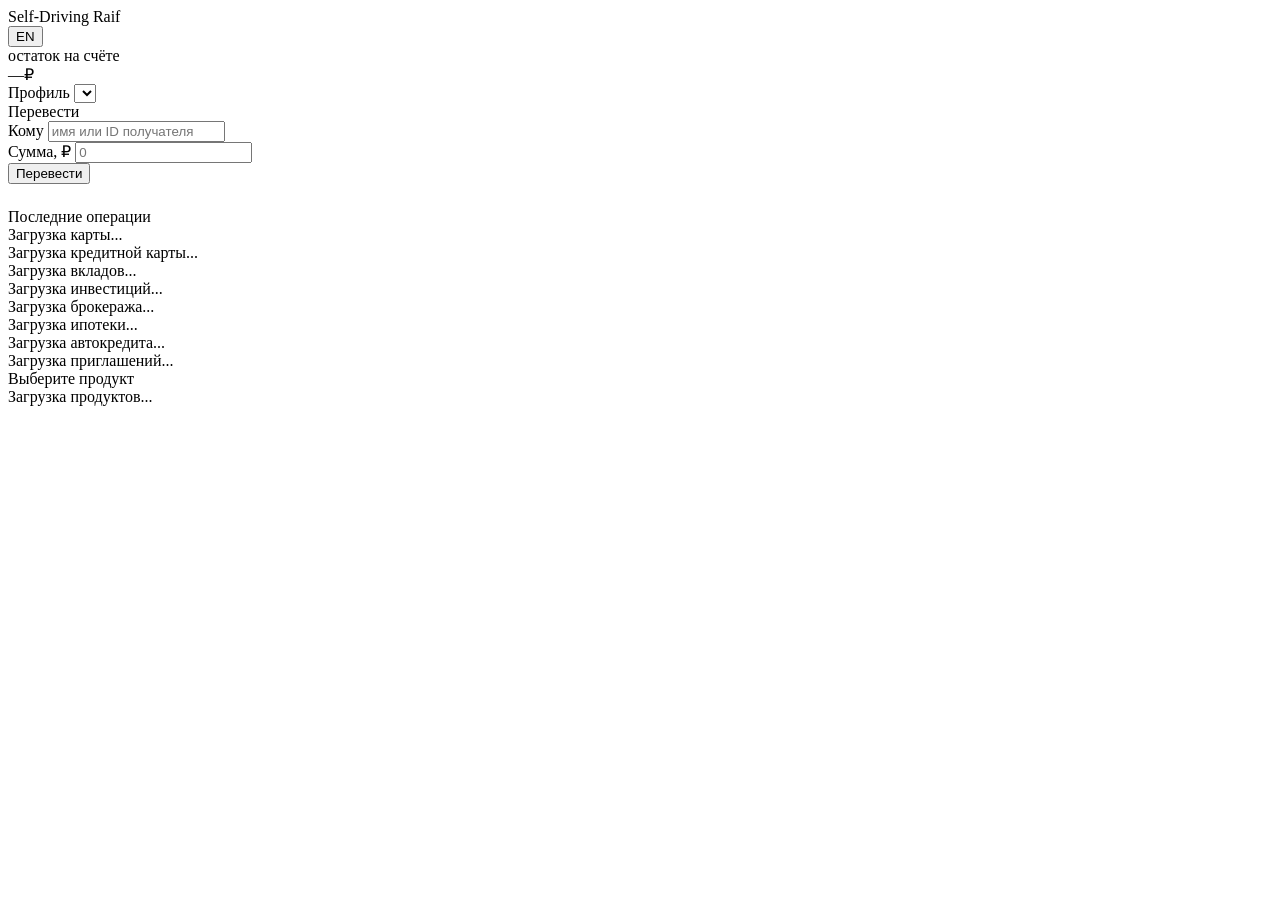
==== retail/src/static/index.html @ 673ad573 "Revert nav grouping: restore flat 10-tab layout (keeps Car loan as 10th tab)" ====
<!doctype html>
<html lang="ru">
<head>
  <meta charset="utf-8" />
  <meta name="viewport" content="width=414,initial-scale=1" />
  <title>Self-Driving Raif · мобильный банк</title>
  <link rel="preconnect" href="https://fonts.googleapis.com">
  <link rel="preconnect" href="https://fonts.gstatic.com" crossorigin>
  <link href="https://fonts.googleapis.com/css2?family=Geist:wght@300..700&display=swap" rel="stylesheet">
  <link rel="stylesheet" href="/static/styles.css" />
</head>
<body>
  <div class="phone">
    <div class="topbar">
      <div class="left">
        <div><span class="logo"></span><span class="name">Self-Driving Raif</span></div>
        <div class="who" id="topbar-who"></div>
      </div>
      <button class="lang-toggle" id="lang-toggle">EN</button>
    </div>

    <div class="balance">
      <div class="l" data-i18n="balance_label">остаток на счёте</div>
      <div class="v"><span id="balance-v">—</span><span class="cur">₽</span></div>
    </div>

    <div class="client-picker">
      <label data-i18n="profile">Профиль</label>
      <select id="client-select"></select>
    </div>

    <div id="lock-banner" style="display:none"></div>

    <!-- Bottom navigation is built from the TAB_DEFS registry in app.js -->
    <div class="tabs"></div>

    <!-- ===== Transfers pane (home) ===== -->
    <div class="tab-pane show" data-pane="transfers">
      <div id="offers-container"></div>
      <div class="section-title" data-i18n="transfer_title">Перевести</div>
      <form id="transfer-form" autocomplete="off">
        <div class="form-row">
          <label data-i18n="to_label">Кому</label>
          <input name="to" data-i18n-placeholder="to_placeholder" placeholder="имя или ID получателя" />
        </div>
        <div class="form-row">
          <label data-i18n="amount_label">Сумма, ₽</label>
          <input name="amount" type="number" min="1" placeholder="0" />
        </div>
        <button class="btn primary" type="submit" data-i18n="transfer_btn">Перевести</button>
      </form>
      <div id="transfer-result"></div>
      <div class="section-title" style="margin-top:24px" data-i18n="recent_ops">Последние операции</div>
      <div id="tx-list" class="tx-list"></div>
    </div>

    <!-- ===== Debit Card pane ===== -->
    <div class="tab-pane" data-pane="card">
      <div id="card-container">
        <div class="products-loading" data-i18n="loading_card">Загрузка карты...</div>
      </div>
    </div>

    <!-- ===== Credit Card pane ===== -->
    <div class="tab-pane" data-pane="creditcard">
      <div id="cc-container">
        <div class="products-loading" data-i18n="loading_cc">Загрузка кредитной карты...</div>
      </div>
    </div>

    <!-- ===== Savings pane ===== -->
    <div class="tab-pane" data-pane="savings">
      <div id="savings-container">
        <div class="products-loading" data-i18n="loading_savings">Загрузка вкладов...</div>
      </div>
    </div>

    <!-- ===== Investments pane ===== -->
    <div class="tab-pane" data-pane="invest">
      <div id="invest-container">
        <div class="products-loading" data-i18n="loading_invest">Загрузка инвестиций...</div>
      </div>
    </div>

    <!-- ===== Brokerage pane ===== -->
    <div class="tab-pane" data-pane="brokerage">
      <div id="brokerage-container">
        <div class="products-loading" data-i18n="loading_brokerage">Загрузка брокеража...</div>
      </div>
    </div>

    <!-- ===== Mortgage pane ===== -->
    <div class="tab-pane" data-pane="mortgage">
      <div id="mortgage-container">
        <div class="products-loading" data-i18n="loading_mortgage">Загрузка ипотеки...</div>
      </div>
    </div>

    <!-- ===== Car loan pane ===== -->
    <div class="tab-pane" data-pane="carloan">
      <div id="carloan-container">
        <div class="products-loading" data-i18n="loading_carloan">Загрузка автокредита...</div>
      </div>
    </div>

    <!-- ===== Invite (member-get-member) pane ===== -->
    <div class="tab-pane" data-pane="invite">
      <div id="invite-container">
        <div class="products-loading" data-i18n="loading_invite">Загрузка приглашений...</div>
      </div>
    </div>

    <!-- ===== Loans pane ===== -->
    <div class="tab-pane" data-pane="loans">
      <div class="section-title" data-i18n="choose_product">Выберите продукт</div>
      <div id="product-list" class="product-cards">
        <div class="products-loading" data-i18n="loading_products">Загрузка продуктов...</div>
      </div>
      <div id="loan-apply-section" style="display:none; margin-top: 20px;">
        <div class="section-title" data-i18n="loan_amount_title">Сумма кредита</div>
        <form id="loan-form" autocomplete="off">
          <div class="form-row">
            <label data-i18n="desired_amount">Желаемая сумма, ₽</label>
            <input name="loan_amount" type="number" min="1000" step="1000" placeholder="100 000" />
          </div>
          <button class="btn primary" type="submit" data-i18n="apply_btn">Подать заявку</button>
        </form>
      </div>
      <div id="loan-result" class="loan-result"></div>
    </div>
  </div>

  <script src="/static/app.js"></script>
</body>
</html>
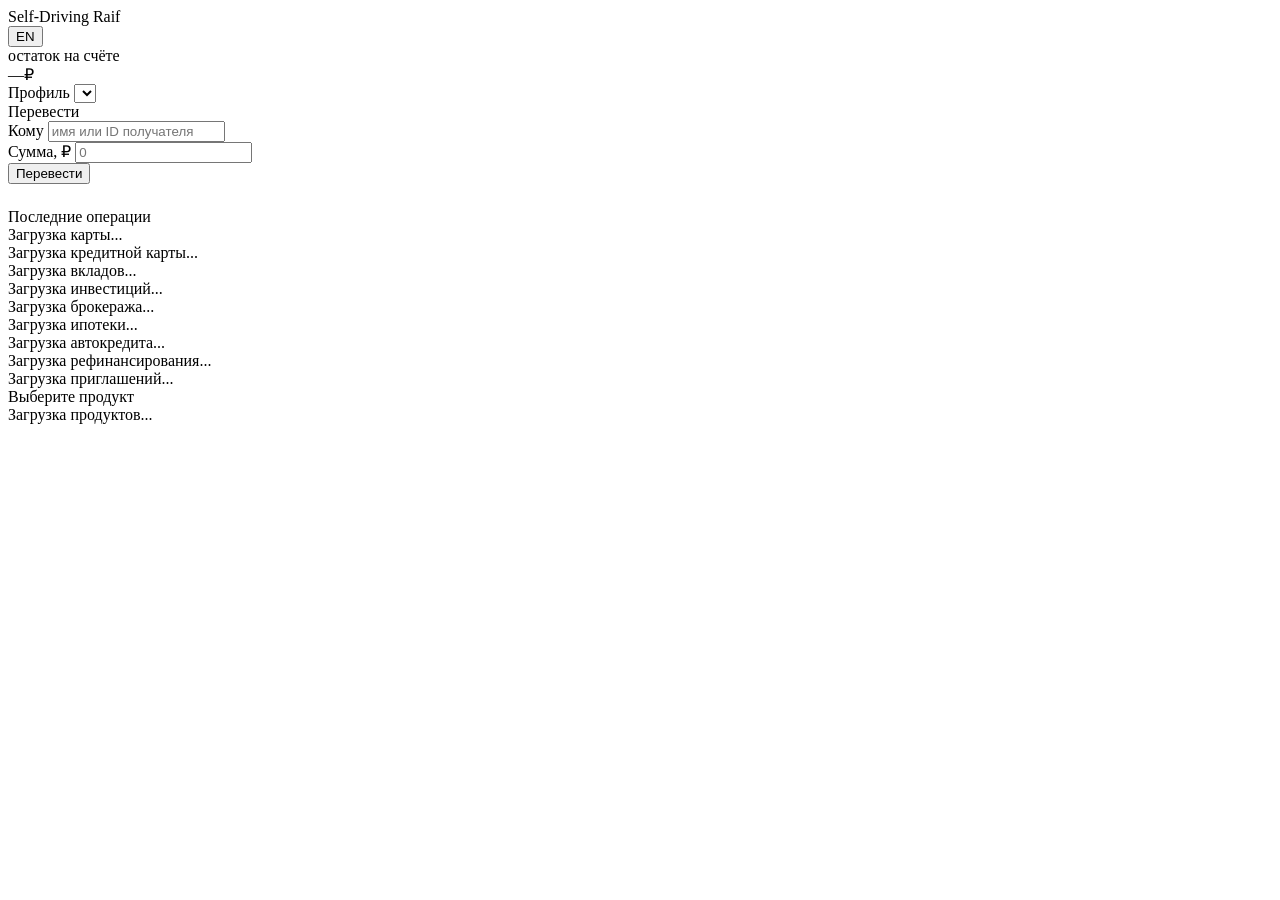
==== commit 047c1a65: "Ship Gert's acquisition batch: refinance endpoint, car loan via credit-auto, pre-approved banners + " ====
--- a/retail/src/static/index.html
+++ b/retail/src/static/index.html
@@ -103,6 +103,13 @@
       </div>
     </div>
 
+    <!-- ===== Refinance pane ===== -->
+    <div class="tab-pane" data-pane="refinance">
+      <div id="refinance-container">
+        <div class="products-loading" data-i18n="loading_refinance">Загрузка рефинансирования...</div>
+      </div>
+    </div>
+
     <!-- ===== Invite (member-get-member) pane ===== -->
     <div class="tab-pane" data-pane="invite">
       <div id="invite-container">
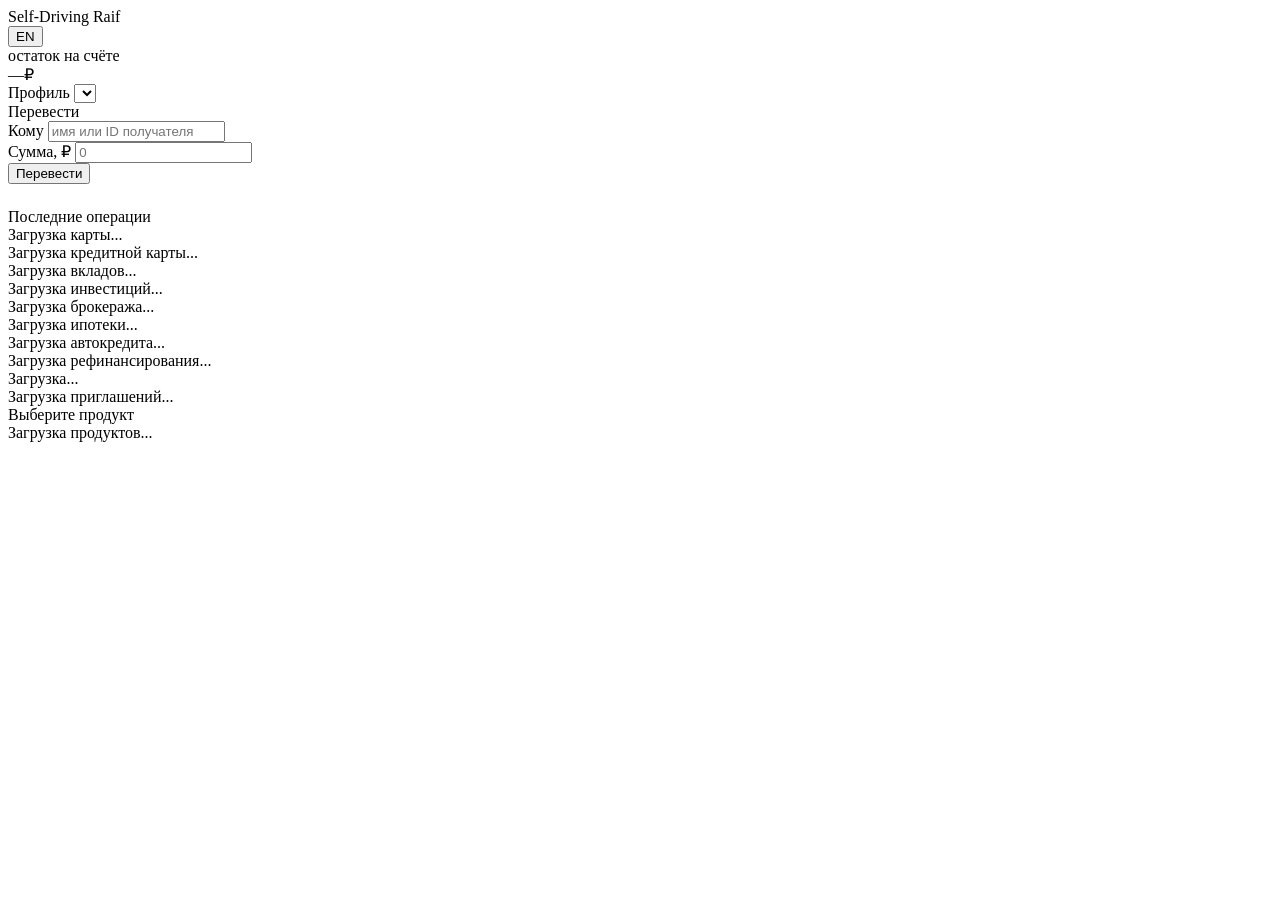
==== commit a87c9c87: "Surface Gert's new products: loan-protection insurance opt-in + secured-lending sub-tab; fix loyalty" ====
--- a/retail/src/static/index.html
+++ b/retail/src/static/index.html
@@ -31,11 +31,15 @@
 
     <div id="lock-banner" style="display:none"></div>
 
-    <!-- Bottom navigation is built from the TAB_DEFS registry in app.js -->
+    <!-- Bottom navigation built from TAB_GROUPS in app.js -->
     <div class="tabs"></div>
+
+    <!-- Sub-tab strip — populated dynamically per active group -->
+    <div id="sub-tabs" class="sub-tabs" style="display:none"></div>
 
     <!-- ===== Transfers pane (home) ===== -->
     <div class="tab-pane show" data-pane="transfers">
+      <div id="loyalty-card"></div>
       <div id="offers-container"></div>
       <div class="section-title" data-i18n="transfer_title">Перевести</div>
       <form id="transfer-form" autocomplete="off">
@@ -110,6 +114,13 @@
       </div>
     </div>
 
+    <!-- ===== Secured-lending pane ===== -->
+    <div class="tab-pane" data-pane="secured">
+      <div id="secured-container">
+        <div class="products-loading" data-i18n="loading_secured">Загрузка...</div>
+      </div>
+    </div>
+
     <!-- ===== Invite (member-get-member) pane ===== -->
     <div class="tab-pane" data-pane="invite">
       <div id="invite-container">
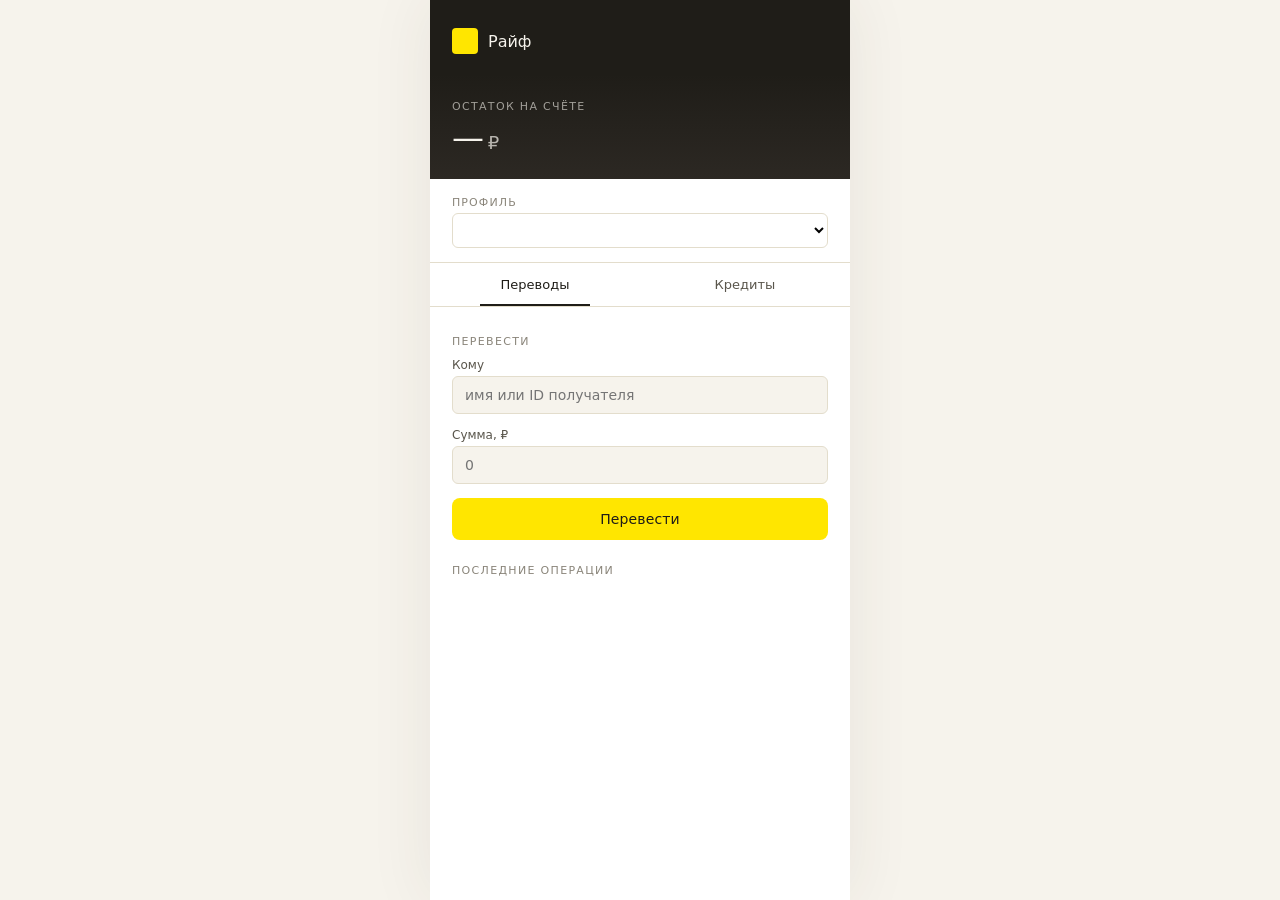
==== commit 50843c6b: "Release retail credit application flow" ====
--- a/retail/src/static/index.html
+++ b/retail/src/static/index.html
@@ -3,151 +3,465 @@
 <head>
   <meta charset="utf-8" />
   <meta name="viewport" content="width=414,initial-scale=1" />
-  <title>Self-Driving Raif · мобильный банк</title>
+  <title>Райф · мобильный банк · проверка связи</title>
   <link rel="preconnect" href="https://fonts.googleapis.com">
   <link rel="preconnect" href="https://fonts.gstatic.com" crossorigin>
   <link href="https://fonts.googleapis.com/css2?family=Geist:wght@300..700&display=swap" rel="stylesheet">
-  <link rel="stylesheet" href="/static/styles.css" />
+  <style>
+    :root {
+      --bg:        #f6f3ec;
+      --surface:   #ffffff;
+      --rule:      #e3ddcc;
+      --text:      #1f1d18;
+      --text-2:    #5a564c;
+      --muted:     #8a857a;
+      --raiff:     #FFE600;
+      --raiff-soft:#fff7a0;
+      --good:      #2f7a3a;
+      --warn:      #a4662d;
+      --bad:       #b14b32;
+    }
+    * { box-sizing: border-box; }
+    body {
+      margin: 0; padding: 0;
+      background: var(--bg);
+      color: var(--text);
+      font-family: "Geist", -apple-system, system-ui, sans-serif;
+      font-size: 14px;
+      min-height: 100vh;
+    }
+    .phone {
+      max-width: 420px; margin: 0 auto;
+      background: var(--surface);
+      min-height: 100vh;
+      box-shadow: 0 0 60px rgba(60,52,40,0.08);
+    }
+    .topbar {
+      background: var(--text); color: var(--bg);
+      padding: 28px 22px 16px;
+    }
+    .topbar .logo {
+      width: 26px; height: 26px;
+      background: var(--raiff); display: inline-block;
+      border-radius: 4px; vertical-align: middle;
+      margin-right: 10px;
+    }
+    .topbar .name {
+      font-weight: 500; font-size: 16px; vertical-align: middle;
+    }
+    .topbar .who {
+      font-size: 12px; color: rgba(255,255,255,0.6);
+      margin-top: 4px;
+    }
+
+    .balance {
+      padding: 26px 22px 22px;
+      background: linear-gradient(180deg, var(--text) 0%, #2c2823 100%);
+      color: var(--bg);
+    }
+    .balance .l {
+      font-size: 11px; opacity: 0.6;
+      letter-spacing: 0.12em; text-transform: uppercase;
+    }
+    .balance .v {
+      font-size: 32px; font-weight: 500; margin-top: 6px;
+      letter-spacing: -0.01em;
+    }
+    .balance .v .cur { font-size: 18px; opacity: 0.7; margin-left: 4px; }
+
+    .tabs {
+      display: flex; gap: 0;
+      background: var(--surface);
+      border-bottom: 1px solid var(--rule);
+      position: sticky; top: 0; z-index: 5;
+    }
+    .tabs button {
+      flex: 1;
+      padding: 14px 8px;
+      background: transparent; border: 0;
+      font-family: inherit; font-size: 13px; font-weight: 500;
+      color: var(--text-2);
+      cursor: pointer; position: relative;
+      transition: color 160ms;
+    }
+    .tabs button.active { color: var(--text); }
+    .tabs button.active::after {
+      content: ""; position: absolute;
+      left: 24%; right: 24%; bottom: 0;
+      height: 2px; background: var(--text);
+    }
+
+    .tab-pane { display: none; padding: 22px; }
+    .tab-pane.show { display: block; }
+
+    .section-title {
+      font-size: 11px; text-transform: uppercase; letter-spacing: 0.12em;
+      color: var(--muted); margin: 6px 0 10px;
+    }
+
+    .form-row { margin-bottom: 14px; }
+    .form-row label {
+      display: block; font-size: 12px;
+      color: var(--text-2); margin-bottom: 4px;
+    }
+    .form-row input, .form-row select {
+      width: 100%; padding: 10px 12px;
+      background: var(--bg); color: var(--text);
+      border: 1px solid var(--rule); border-radius: 6px;
+      font-family: inherit; font-size: 14px;
+      transition: border-color 160ms;
+    }
+    .form-row input:focus, .form-row select:focus {
+      outline: 0; border-color: var(--text);
+    }
+
+    .btn {
+      width: 100%; padding: 13px;
+      background: var(--text); color: var(--bg);
+      border: 0; border-radius: 8px;
+      font-family: inherit; font-weight: 500; font-size: 14px;
+      letter-spacing: 0.01em; cursor: pointer;
+      transition: background 160ms;
+    }
+    .btn:hover { background: #2c2823; }
+    .btn:active { transform: translateY(1px); }
+    .btn.primary {
+      background: var(--raiff); color: var(--text);
+    }
+    .btn.primary:hover { background: #fff04a; }
+
+    .tx-list { display: flex; flex-direction: column; gap: 0; }
+    .tx-row {
+      padding: 12px 0;
+      border-bottom: 1px solid var(--rule);
+      display: grid; grid-template-columns: 1fr auto;
+      gap: 8px;
+    }
+    .tx-row:last-child { border-bottom: 0; }
+    .tx-row .desc { font-size: 13px; }
+    .tx-row .ts { font-size: 11px; color: var(--muted); margin-top: 2px; }
+    .tx-row .amt { font-weight: 500; text-align: right; font-variant-numeric: tabular-nums; }
+    .tx-row .amt.minus { color: var(--text); }
+    .tx-row .amt.plus  { color: var(--good); }
+
+    .empty {
+      text-align: center; padding: 60px 0;
+      color: var(--muted); font-size: 13px;
+    }
+
+    .alert {
+      margin-top: 18px; padding: 12px 14px;
+      border-radius: 6px;
+      font-size: 13px; line-height: 1.5;
+    }
+    .alert.ok    { background: #e8f0e2; color: var(--good); }
+    .alert.info  { background: #f0e8d0; color: var(--warn); }
+    .alert.error { background: #f4dfd6; color: var(--bad); }
+
+    .client-picker { padding: 14px 22px; border-bottom: 1px solid var(--rule); }
+    .client-picker label { font-size: 11px; color: var(--muted); text-transform: uppercase; letter-spacing: 0.1em; }
+    .client-picker select { width: 100%; margin-top: 4px; padding: 8px 10px;
+      border: 1px solid var(--rule); background: var(--surface); border-radius: 6px;
+      font-family: inherit; font-size: 13px; }
+
+    .credit-hero {
+      padding: 18px; border-radius: 12px;
+      background: linear-gradient(135deg, #fff7a0 0%, #ffe600 100%);
+      margin-bottom: 18px;
+    }
+    .credit-hero .eyebrow {
+      font-size: 11px; text-transform: uppercase; letter-spacing: 0.1em;
+      color: var(--text-2); font-weight: 600;
+    }
+    .credit-hero h2 { margin: 10px 0 4px; font-size: 23px; letter-spacing: -0.03em; }
+    .credit-hero p { margin: 0; color: var(--text-2); line-height: 1.45; }
+    .credit-perks { display: grid; grid-template-columns: repeat(3, 1fr); gap: 8px; margin-bottom: 22px; }
+    .credit-perk { padding: 10px 8px; background: var(--bg); border-radius: 8px; text-align: center; }
+    .credit-perk strong { display: block; font-size: 14px; }
+    .credit-perk span { display: block; margin-top: 3px; color: var(--muted); font-size: 10px; line-height: 1.25; }
+    .credit-card { padding: 16px; border: 1px solid var(--rule); border-radius: 10px; }
+    .credit-card h3 { margin: 0 0 16px; font-size: 16px; }
+    .credit-summary { margin: 4px 0 16px; padding: 14px; border-radius: 8px; background: var(--bg); }
+    .credit-summary span, .credit-summary small { display: block; color: var(--text-2); }
+    .credit-summary span { font-size: 12px; }
+    .credit-summary strong { display: block; margin: 4px 0; font-size: 25px; letter-spacing: -0.02em; }
+    .credit-summary small { font-size: 11px; }
+    .credit-note { margin-top: 16px; color: var(--muted); font-size: 11px; line-height: 1.5; }
+  </style>
 </head>
 <body>
   <div class="phone">
     <div class="topbar">
-      <div class="left">
-        <div><span class="logo"></span><span class="name">Self-Driving Raif</span></div>
-        <div class="who" id="topbar-who"></div>
-      </div>
-      <button class="lang-toggle" id="lang-toggle">EN</button>
+      <div><span class="logo"></span><span class="name">Райф</span></div>
+      <div class="who" id="topbar-who"></div>
     </div>
 
     <div class="balance">
-      <div class="l" data-i18n="balance_label">остаток на счёте</div>
+      <div class="l">остаток на счёте</div>
       <div class="v"><span id="balance-v">—</span><span class="cur">₽</span></div>
     </div>
 
     <div class="client-picker">
-      <label data-i18n="profile">Профиль</label>
+      <label>Профиль</label>
       <select id="client-select"></select>
     </div>
 
-    <div id="lock-banner" style="display:none"></div>
-
-    <!-- Bottom navigation built from TAB_GROUPS in app.js -->
-    <div class="tabs"></div>
-
-    <!-- Sub-tab strip — populated dynamically per active group -->
-    <div id="sub-tabs" class="sub-tabs" style="display:none"></div>
-
-    <!-- ===== Transfers pane (home) ===== -->
+    <div class="tabs">
+      <button class="tab active" data-tab="transfers">Переводы</button>
+      <button class="tab" data-tab="credit">Кредиты</button>
+    </div>
+
     <div class="tab-pane show" data-pane="transfers">
-      <div id="loyalty-card"></div>
-      <div id="offers-container"></div>
-      <div class="section-title" data-i18n="transfer_title">Перевести</div>
+      <div class="section-title">Перевести</div>
       <form id="transfer-form" autocomplete="off">
         <div class="form-row">
-          <label data-i18n="to_label">Кому</label>
-          <input name="to" data-i18n-placeholder="to_placeholder" placeholder="имя или ID получателя" />
+          <label>Кому</label>
+          <input name="to" placeholder="имя или ID получателя" />
         </div>
         <div class="form-row">
-          <label data-i18n="amount_label">Сумма, ₽</label>
+          <label>Сумма, ₽</label>
           <input name="amount" type="number" min="1" placeholder="0" />
         </div>
-        <button class="btn primary" type="submit" data-i18n="transfer_btn">Перевести</button>
+        <button class="btn primary" type="submit">Перевести</button>
       </form>
       <div id="transfer-result"></div>
-      <div class="section-title" style="margin-top:24px" data-i18n="recent_ops">Последние операции</div>
+
+      <div class="section-title" style="margin-top:24px">Последние операции</div>
       <div id="tx-list" class="tx-list"></div>
     </div>
 
-    <!-- ===== Debit Card pane ===== -->
-    <div class="tab-pane" data-pane="card">
-      <div id="card-container">
-        <div class="products-loading" data-i18n="loading_card">Загрузка карты...</div>
+    <div class="tab-pane" data-pane="credit">
+      <div class="credit-hero">
+        <div class="eyebrow">Персональное предложение</div>
+        <h2>Кредит на любые цели</h2>
+        <p>Получите деньги на важные покупки с понятным ежемесячным платежом.</p>
       </div>
-    </div>
-
-    <!-- ===== Credit Card pane ===== -->
-    <div class="tab-pane" data-pane="creditcard">
-      <div id="cc-container">
-        <div class="products-loading" data-i18n="loading_cc">Загрузка кредитной карты...</div>
+
+      <div class="credit-perks">
+        <div class="credit-perk"><strong>от 14,9%</strong><span>персональная ставка</span></div>
+        <div class="credit-perk"><strong>0 ₽</strong><span>комиссия</span></div>
+        <div class="credit-perk"><strong>5 минут</strong><span>решение</span></div>
       </div>
-    </div>
-
-    <!-- ===== Savings pane ===== -->
-    <div class="tab-pane" data-pane="savings">
-      <div id="savings-container">
-        <div class="products-loading" data-i18n="loading_savings">Загрузка вкладов...</div>
+
+      <div class="credit-card">
+        <h3>Рассчитайте условия</h3>
+        <form id="credit-form" autocomplete="off">
+          <div class="form-row">
+            <label for="credit-amount">Сумма кредита, ₽</label>
+            <input id="credit-amount" name="amount" type="number" min="50000" max="1500000" step="1000" value="300000" />
+          </div>
+          <div class="form-row">
+            <label for="credit-term">Срок</label>
+            <select id="credit-term" name="term">
+              <option value="12">12 месяцев</option>
+              <option value="24" selected>24 месяца</option>
+              <option value="36">36 месяцев</option>
+              <option value="48">48 месяцев</option>
+              <option value="60">60 месяцев</option>
+            </select>
+          </div>
+          <div class="credit-summary">
+            <span>Ориентировочный платёж</span>
+            <strong id="credit-payment">— ₽ в месяц</strong>
+            <small>Итоговая ставка зависит от вашей ситуации</small>
+          </div>
+          <button class="btn primary" type="submit">Получить решение</button>
+        </form>
+        <div id="credit-result"></div>
+        <div class="credit-note">Без комиссии за оформление и досрочное погашение. Постоянным клиентам — скидка 3 п.п. Платёж не должен превышать примерно треть подтверждённого дохода.</div>
       </div>
     </div>
-
-    <!-- ===== Investments pane ===== -->
-    <div class="tab-pane" data-pane="invest">
-      <div id="invest-container">
-        <div class="products-loading" data-i18n="loading_invest">Загрузка инвестиций...</div>
-      </div>
-    </div>
-
-    <!-- ===== Brokerage pane ===== -->
-    <div class="tab-pane" data-pane="brokerage">
-      <div id="brokerage-container">
-        <div class="products-loading" data-i18n="loading_brokerage">Загрузка брокеража...</div>
-      </div>
-    </div>
-
-    <!-- ===== Mortgage pane ===== -->
-    <div class="tab-pane" data-pane="mortgage">
-      <div id="mortgage-container">
-        <div class="products-loading" data-i18n="loading_mortgage">Загрузка ипотеки...</div>
-      </div>
-    </div>
-
-    <!-- ===== Car loan pane ===== -->
-    <div class="tab-pane" data-pane="carloan">
-      <div id="carloan-container">
-        <div class="products-loading" data-i18n="loading_carloan">Загрузка автокредита...</div>
-      </div>
-    </div>
-
-    <!-- ===== Refinance pane ===== -->
-    <div class="tab-pane" data-pane="refinance">
-      <div id="refinance-container">
-        <div class="products-loading" data-i18n="loading_refinance">Загрузка рефинансирования...</div>
-      </div>
-    </div>
-
-    <!-- ===== Secured-lending pane ===== -->
-    <div class="tab-pane" data-pane="secured">
-      <div id="secured-container">
-        <div class="products-loading" data-i18n="loading_secured">Загрузка...</div>
-      </div>
-    </div>
-
-    <!-- ===== Invite (member-get-member) pane ===== -->
-    <div class="tab-pane" data-pane="invite">
-      <div id="invite-container">
-        <div class="products-loading" data-i18n="loading_invite">Загрузка приглашений...</div>
-      </div>
-    </div>
-
-    <!-- ===== Loans pane ===== -->
-    <div class="tab-pane" data-pane="loans">
-      <div class="section-title" data-i18n="choose_product">Выберите продукт</div>
-      <div id="product-list" class="product-cards">
-        <div class="products-loading" data-i18n="loading_products">Загрузка продуктов...</div>
-      </div>
-      <div id="loan-apply-section" style="display:none; margin-top: 20px;">
-        <div class="section-title" data-i18n="loan_amount_title">Сумма кредита</div>
-        <form id="loan-form" autocomplete="off">
-          <div class="form-row">
-            <label data-i18n="desired_amount">Желаемая сумма, ₽</label>
-            <input name="loan_amount" type="number" min="1000" step="1000" placeholder="100 000" />
-          </div>
-          <button class="btn primary" type="submit" data-i18n="apply_btn">Подать заявку</button>
-        </form>
-      </div>
-      <div id="loan-result" class="loan-result"></div>
-    </div>
   </div>
 
-  <script src="/static/app.js"></script>
+  <script>
+  (function(){
+    "use strict";
+    const fmt = new Intl.NumberFormat("ru-RU");
+    const sel = document.getElementById("client-select");
+    const balanceV = document.getElementById("balance-v");
+    const topbarWho = document.getElementById("topbar-who");
+    const txList = document.getElementById("tx-list");
+    const transferResult = document.getElementById("transfer-result");
+    const creditAmount = document.getElementById("credit-amount");
+    const creditTerm = document.getElementById("credit-term");
+    const creditPayment = document.getElementById("credit-payment");
+    const creditResult = document.getElementById("credit-result");
+
+    // ---- табы ----
+    document.querySelectorAll(".tab").forEach(btn => {
+      btn.addEventListener("click", () => {
+        document.querySelectorAll(".tab").forEach(b => b.classList.remove("active"));
+        document.querySelectorAll(".tab-pane").forEach(p => p.classList.remove("show"));
+        btn.classList.add("active");
+        document.querySelector(`[data-pane="${btn.dataset.tab}"]`).classList.add("show");
+      });
+    });
+
+    // ---- загрузка списка клиентов в селект ----
+    async function loadClients() {
+      try {
+        const r = await fetch("/clients?limit=200");
+        const d = await r.json();
+        const items = (d.items || []).slice(0, 80);
+        sel.innerHTML = items.map(c =>
+          `<option value="${c.id}" data-balance="${c.balance_rub}" data-name="${c.name}" data-segment="${c.segment}">
+            ${c.name}
+          </option>`
+        ).join("");
+        if (items.length) onPickClient();
+      } catch(e) { console.error(e); }
+    }
+
+    function onPickClient() {
+      const opt = sel.selectedOptions[0];
+      if (!opt) return;
+      balanceV.textContent = fmt.format(+opt.dataset.balance || 0);
+      topbarWho.textContent = opt.dataset.name;
+      loadTx(opt.value);
+    }
+    sel.addEventListener("change", onPickClient);
+
+    // ---- кредитный калькулятор ----
+    function updateCreditEstimate() {
+      const amount = Math.max(0, +creditAmount.value || 0);
+      const months = Math.max(1, +creditTerm.value || 1);
+          const monthlyRate = 0.149 / 12;
+      const factor = Math.pow(1 + monthlyRate, months);
+      const payment = amount * monthlyRate * factor / (factor - 1);
+      creditPayment.textContent = `${fmt.format(Math.round(payment))} ₽ в месяц`;
+    }
+    creditAmount.addEventListener("input", updateCreditEstimate);
+    creditTerm.addEventListener("change", updateCreditEstimate);
+    updateCreditEstimate();
+
+    // ---- последние операции ----
+    async function loadTx(clientId) {
+      try {
+        const r = await fetch(`/transactions/${clientId}?limit=10`);
+        const d = await r.json();
+        const items = d.items || [];
+        if (!items.length) {
+          txList.innerHTML = `<div class="empty">Операций пока нет</div>`;
+          return;
+        }
+        txList.innerHTML = items.map(t => {
+          const sign = t.amount_rub >= 0 ? "plus" : "minus";
+          const amt = (t.amount_rub >= 0 ? "+" : "−") + fmt.format(Math.abs(t.amount_rub));
+          const niceTs = t.ts.replace("T", " ").slice(0, 16);
+          return `<div class="tx-row">
+            <div>
+              <div class="desc">${typeLabel(t.type)}</div>
+              <div class="ts">${niceTs}</div>
+            </div>
+            <div class="amt ${sign}">${amt} ₽</div>
+          </div>`;
+        }).join("");
+      } catch(e) {
+        txList.innerHTML = `<div class="empty">Не удалось загрузить операции</div>`;
+      }
+    }
+
+    function typeLabel(t) {
+      return ({
+        transfer_in:    "Перевод входящий",
+        transfer_out:   "Перевод исходящий",
+        card_purchase:  "Оплата картой",
+        atm_withdraw:   "Снятие в банкомате",
+        salary:         "Зарплата",
+        utility_payment:"Коммунальные",
+      })[t] || t;
+    }
+
+    function setBalance(newAmount) {
+      balanceV.textContent = fmt.format(newAmount);
+      const opt = sel.selectedOptions[0];
+      if (opt) opt.dataset.balance = newAmount;
+    }
+
+    // ---- форма перевода ----
+    const transferForm = document.getElementById("transfer-form");
+    transferForm.addEventListener("submit", async (ev) => {
+      ev.preventDefault();
+      transferResult.innerHTML = "";
+      const opt = sel.selectedOptions[0];
+      if (!opt) return;
+      const data = new FormData(ev.target);
+      const to = (data.get("to") || "").trim();
+      const amount = +data.get("amount");
+      if (!to || amount <= 0) {
+        transferResult.innerHTML = `<div class="alert error">введи получателя и сумму</div>`;
+        return;
+      }
+
+      const payload = {
+        from_client_id: opt.value,
+        to: to,
+        amount_rub: amount,
+      };
+      try {
+        const r = await fetch("/api/transfer", {
+          method: "POST",
+          headers: {"Content-Type": "application/json"},
+          body: JSON.stringify(payload),
+        });
+        const d = await r.json();
+        if (r.ok) {
+          const kindLabel = d.kind === "internal"
+            ? `${d.to} (клиент банка)`
+            : `${d.to} (внешний счёт)`;
+          transferResult.innerHTML =
+            `<div class="alert ok">Отправлено ${fmt.format(d.amount_rub)} ₽<br/>
+             получатель: ${kindLabel}</div>`;
+          setBalance(d.new_balance_rub);
+          transferForm.reset();
+          loadTx(opt.value);
+        } else {
+          transferResult.innerHTML =
+            `<div class="alert error">${d.detail || "ошибка"}</div>`;
+        }
+      } catch(e) {
+        transferResult.innerHTML =
+          `<div class="alert error">сервер не ответил</div>`;
+      }
+    });
+
+    // ---- заявка на кредит ----
+    document.getElementById("credit-form").addEventListener("submit", async (ev) => {
+      ev.preventDefault();
+      creditResult.innerHTML = "";
+      const opt = sel.selectedOptions[0];
+      const amount = +creditAmount.value;
+      const term = +creditTerm.value;
+      if (!opt || amount < 50000 || amount > 1500000 || term < 6 || term > 60) {
+        creditResult.innerHTML = `<div class="alert error">проверьте сумму и срок кредита</div>`;
+        return;
+      }
+      try {
+        const r = await fetch("/api/credit-apply", {
+          method: "POST",
+          headers: {"Content-Type": "application/json"},
+          body: JSON.stringify({client_id: opt.value, product_id: "credit-consumer", amount_rub: amount, term_months: term}),
+        });
+        const d = await r.json().catch(() => ({}));
+        if (r.ok) {
+          const approved = d.approved === true || ["approved", "approve"].includes(String(d.decision || "").toLowerCase());
+          const tone = approved ? "ok" : "info";
+          const title = approved ? "Кредит предварительно одобрен" : "Заявка рассмотрена";
+          creditResult.innerHTML = `<div class="alert ${tone}">${title}. ${d.reason || "Условия появятся после проверки"}</div>`;
+        } else if (r.status === 409 && d.reason_code === "client_data_incomplete") {
+          creditResult.innerHTML = `<div class="alert info">Нужно уточнить данные клиента. Это не отказ в кредите — повторите запрос после обновления сведений.</div>`;
+        } else if (r.status === 404) {
+          creditResult.innerHTML = `<div class="alert info">Заявка будет доступна сразу после подключения кредитного решения банка.</div>`;
+        } else {
+          creditResult.innerHTML = `<div class="alert error">${d.detail || "не удалось отправить заявку"}</div>`;
+        }
+      } catch(e) {
+        creditResult.innerHTML = `<div class="alert error">сервис временно недоступен</div>`;
+      }
+    });
+
+    loadClients();
+  })();
+  </script>
 </body>
 </html>
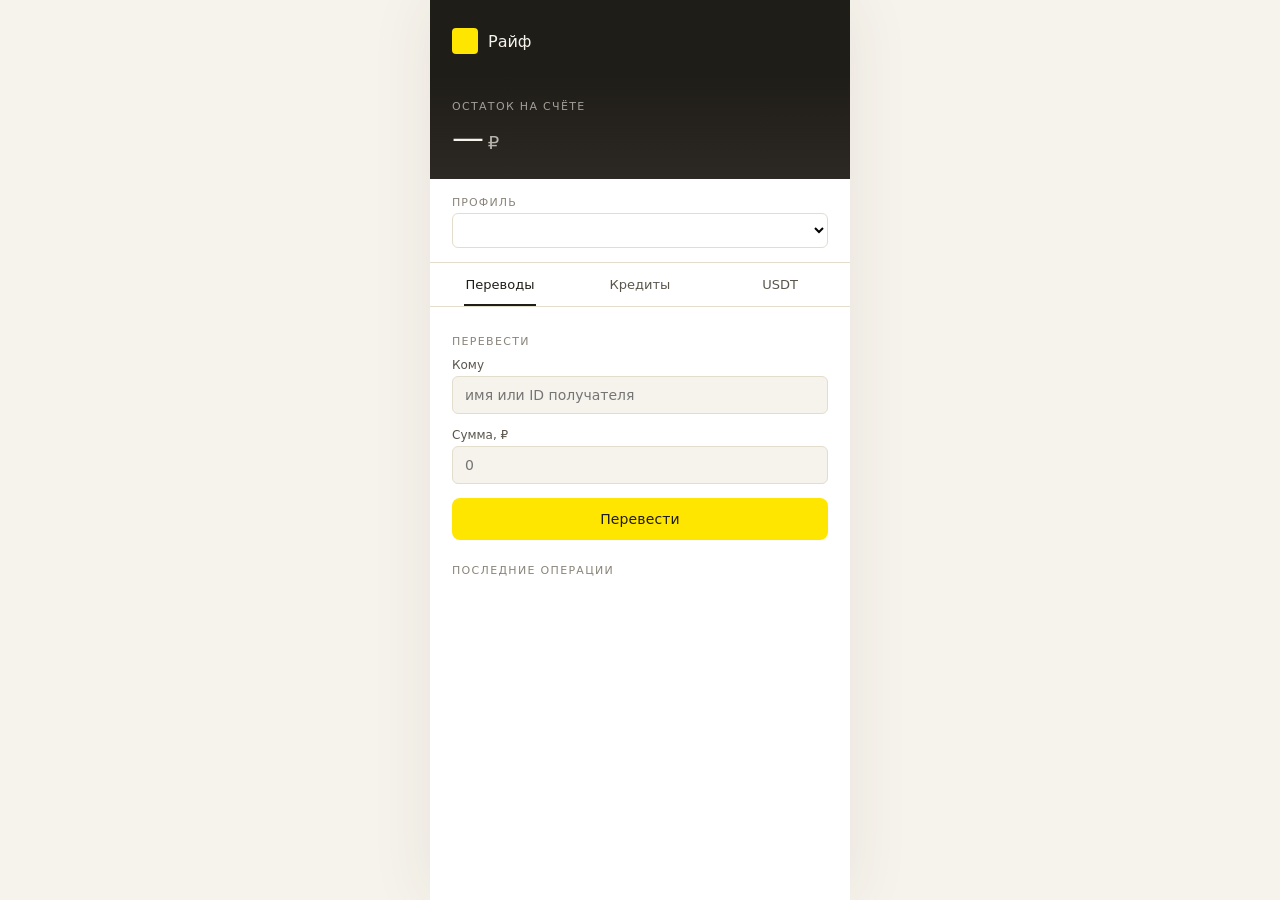
==== commit e93e7a1d: "Add retail demo USDT top-up calculator" ====
--- a/retail/src/static/index.html
+++ b/retail/src/static/index.html
@@ -187,6 +187,16 @@
     .credit-summary strong { display: block; margin: 4px 0; font-size: 25px; letter-spacing: -0.02em; }
     .credit-summary small { font-size: 11px; }
     .credit-note { margin-top: 16px; color: var(--muted); font-size: 11px; line-height: 1.5; }
+    .crypto-hero { padding: 18px; border-radius: 12px; background: #e8f0e2; margin-bottom: 18px; }
+    .crypto-hero .eyebrow { font-size: 11px; text-transform: uppercase; letter-spacing: 0.1em; color: var(--good); font-weight: 600; }
+    .crypto-hero h2 { margin: 10px 0 4px; font-size: 22px; letter-spacing: -0.03em; }
+    .crypto-hero p { margin: 0; color: var(--text-2); line-height: 1.45; }
+    .crypto-quote { margin-top: 18px; padding: 14px; border: 1px solid var(--rule); border-radius: 10px; }
+    .crypto-quote-row { display: flex; justify-content: space-between; gap: 12px; padding: 7px 0; border-bottom: 1px solid var(--rule); }
+    .crypto-quote-row:last-child { border-bottom: 0; }
+    .crypto-quote-row span { color: var(--text-2); }
+    .crypto-quote-row strong { text-align: right; }
+    .crypto-disclaimer { margin-top: 16px; color: var(--muted); font-size: 11px; line-height: 1.5; }
   </style>
 </head>
 <body>
@@ -209,6 +219,7 @@
     <div class="tabs">
       <button class="tab active" data-tab="transfers">Переводы</button>
       <button class="tab" data-tab="credit">Кредиты</button>
+      <button class="tab" data-tab="crypto">USDT</button>
     </div>
 
     <div class="tab-pane show" data-pane="transfers">
@@ -271,6 +282,23 @@
         <div class="credit-note">Без комиссии за оформление и досрочное погашение. Постоянным клиентам — скидка 3 п.п. Платёж не должен превышать примерно треть подтверждённого дохода.</div>
       </div>
     </div>
+
+    <div class="tab-pane" data-pane="crypto">
+      <div class="crypto-hero">
+        <div class="eyebrow">Только учебный режим</div>
+        <h2>Пополнение USDT — демонстрация</h2>
+        <p>Посмотрите, сколько условных USDT соответствует сумме в рублях.</p>
+      </div>
+      <form id="crypto-form" autocomplete="off">
+        <div class="form-row">
+          <label for="crypto-amount">Сумма, ₽</label>
+          <input id="crypto-amount" type="number" min="1000" max="100000" step="0.01" value="10000" />
+        </div>
+        <button class="btn primary" type="submit">Рассчитать USDT</button>
+      </form>
+      <div id="crypto-result"></div>
+      <div class="crypto-disclaimer">Курс фиксированный учебный: 100 ₽ за USDT. Комиссия 0 ₽, расчёт действует 5 минут. Это предварительный расчёт, не перевод и не зачисление.</div>
+    </div>
   </div>
 
   <script>
@@ -286,6 +314,9 @@
     const creditTerm = document.getElementById("credit-term");
     const creditPayment = document.getElementById("credit-payment");
     const creditResult = document.getElementById("credit-result");
+    const cryptoForm = document.getElementById("crypto-form");
+    const cryptoAmount = document.getElementById("crypto-amount");
+    const cryptoResult = document.getElementById("crypto-result");
 
     // ---- табы ----
     document.querySelectorAll(".tab").forEach(btn => {
@@ -460,6 +491,39 @@
       }
     });
 
+    // ---- демонстрационный расчёт USDT ----
+    cryptoForm.addEventListener("submit", async (ev) => {
+      ev.preventDefault();
+      const amount = Number(cryptoAmount.value);
+      cryptoResult.innerHTML = "";
+      if (!Number.isFinite(amount) || amount < 1000 || amount > 100000) {
+        cryptoResult.innerHTML = `<div class="alert error">введите сумму от 1 000 до 100 000 ₽</div>`;
+        return;
+      }
+      try {
+        const r = await fetch("/api/crypto-quote", {
+          method: "POST",
+          headers: {"Content-Type": "application/json"},
+          body: JSON.stringify({asset: "USDT", amount_rub: amount.toFixed(2)}),
+        });
+        const d = await r.json().catch(() => ({}));
+        if (!r.ok) {
+          cryptoResult.innerHTML = `<div class="alert error">${d.detail || "не удалось получить расчёт"}</div>`;
+          return;
+        }
+        const expires = d.expires_at ? new Date(d.expires_at).toLocaleTimeString("ru-RU", {hour: "2-digit", minute: "2-digit"}) : "через 5 минут";
+        cryptoResult.innerHTML = `<div class="crypto-quote">
+          <div class="crypto-quote-row"><span>К зачислению условно</span><strong>${d.crypto_amount || "—"} USDT</strong></div>
+          <div class="crypto-quote-row"><span>Сумма в рублях</span><strong>${d.amount_rub || amount.toFixed(2)} ₽</strong></div>
+          <div class="crypto-quote-row"><span>Курс</span><strong>${d.rate_rub_per_unit || "100.00"} ₽ за USDT</strong></div>
+          <div class="crypto-quote-row"><span>Комиссия</span><strong>${d.fee_rub || "0.00"} ₽</strong></div>
+          <div class="crypto-quote-row"><span>Расчёт действует до</span><strong>${expires}</strong></div>
+        </div><div class="alert info">${d.notice || "Учебный расчёт. Реального перевода нет."}</div>`;
+      } catch(e) {
+        cryptoResult.innerHTML = `<div class="alert error">сервис расчёта временно недоступен</div>`;
+      }
+    });
+
     loadClients();
   })();
   </script>
